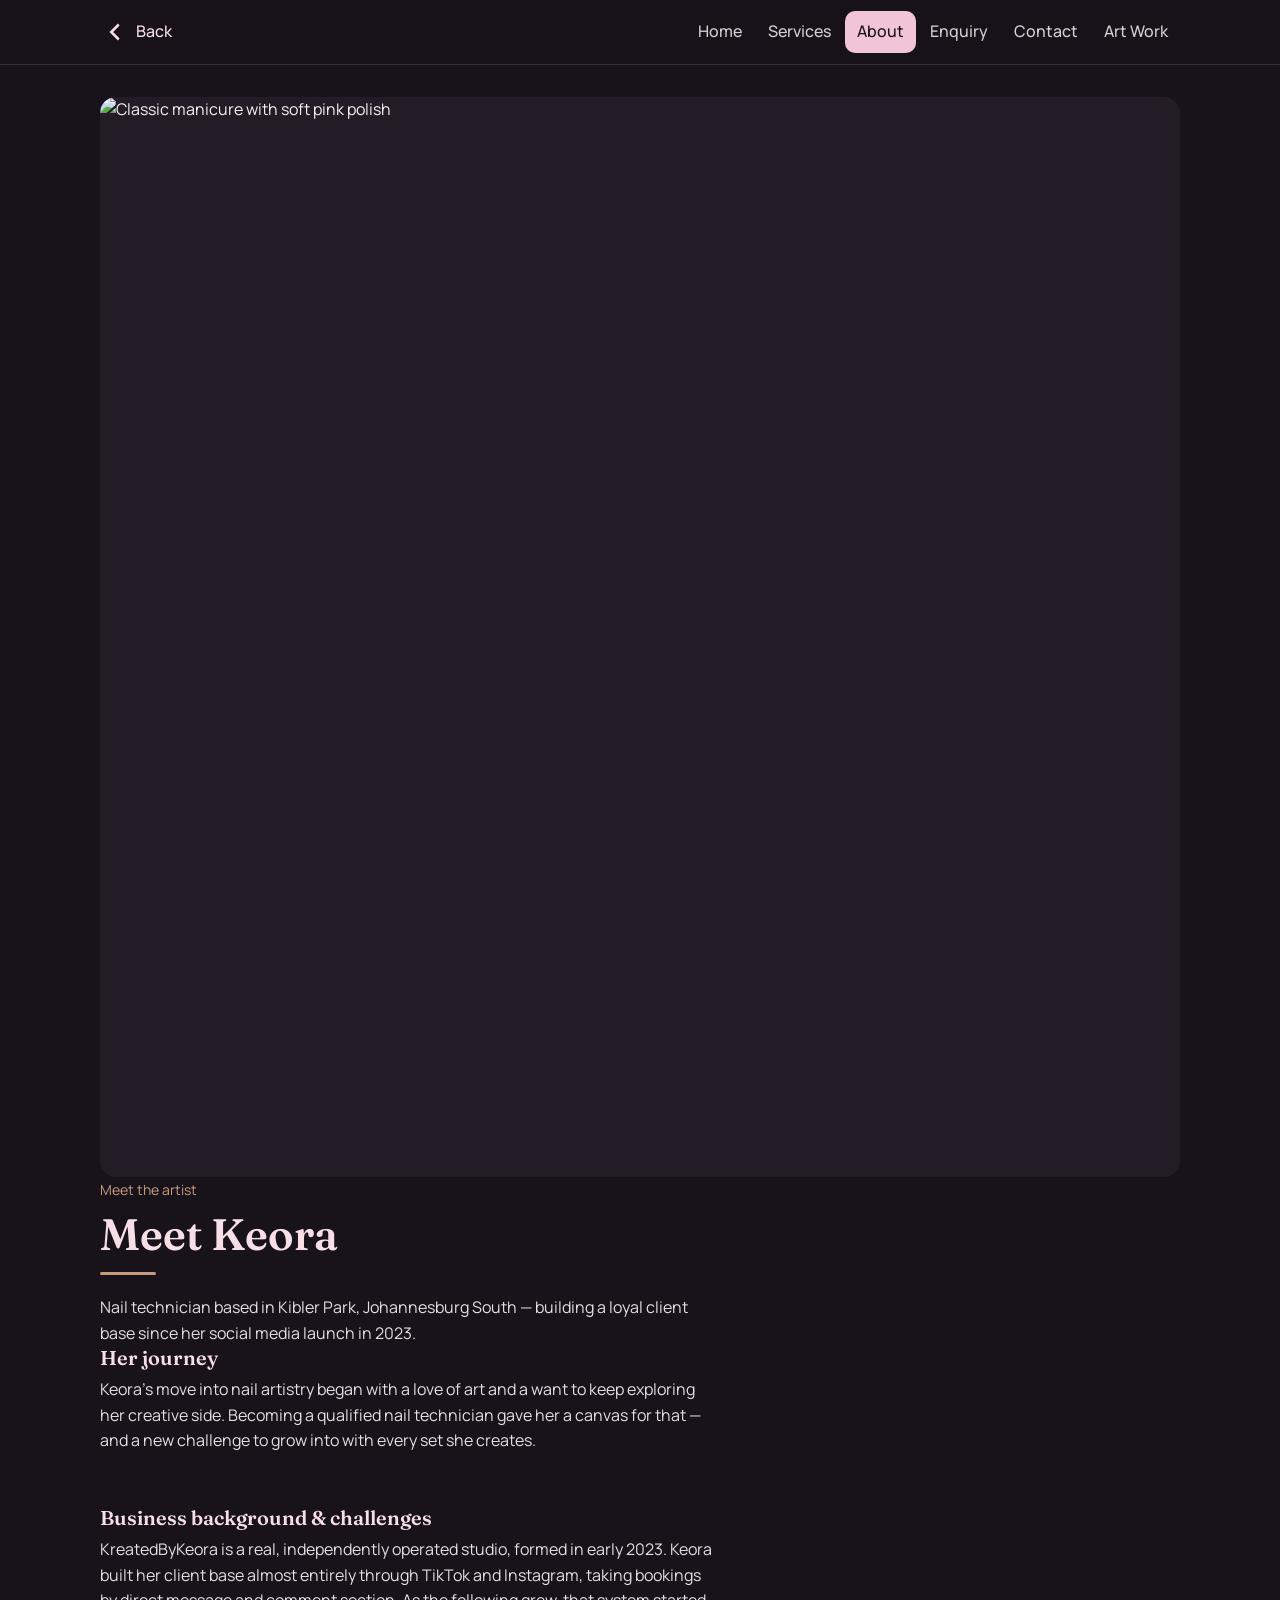
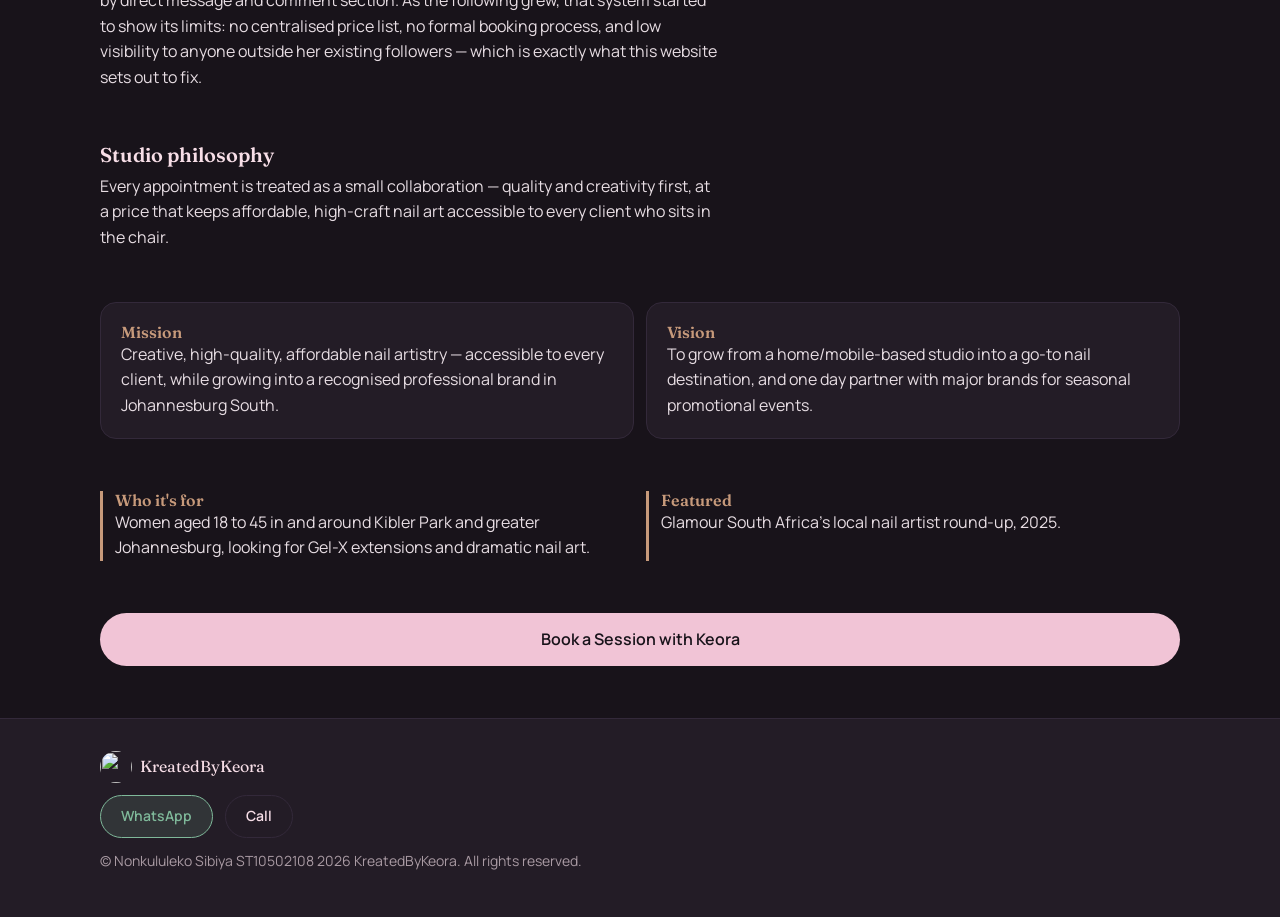
==== KBK/about.html @ b9bad558 "Adding CSS link to page" ====
<!DOCTYPE html>
<html lang="en">
<head>
<meta charset="UTF-8">
<meta name="viewport" content="width=device-width, initial-scale=1.0">
<title>About Keora — KreatedByKeora</title>
<meta name="description" content="Meet Keora — qualified nail technician and founder of KreatedByKeora, a nail artistry studio in Kibler Park, Johannesburg South.">

  <link rel="preconnect" href="https://fonts.googleapis.com">
<link rel="preconnect" href="https://fonts.gstatic.com" crossorigin>
<link href="https://fonts.googleapis.com/css2?family=Fraunces:opsz,wght@9..144,500;9..144,600;9..144,700&family=Manrope:wght@400;500;600;700&display=swap" rel="stylesheet">
<link rel="stylesheet" href="css/style.css">

  
</head>
<body>

<header class="site-header">
  <div class="wrap">
    <a href="index.html" class="back-link">
      <svg width="30px" height="30px" viewBox="0 0 24 24" fill="none" stroke="currentColor" stroke-width="2"><path d="M15 18l-6-6 6-6"/></svg>
      Back
    </a>

    <nav class="top-links" aria-label="Primary">
      <a href="index.html">Home</a>
      <a href="services.html">Services</a>
      <a href="about.html" class= "active">About</a>
      <a href="enquiry.html">Enquiry</a>
      <a href="contact.html">Contact</a>
      <a href="art_work.html"> Art Work</a>
    </nav>
    <button class="menu-toggle" aria-label="Open menu" aria-expanded="false" data-menu-open>
      <svg width="30px" height="30px" viewBox="0 0 24 24" fill="none" stroke="currentColor" stroke-width="2"><path d="M3 6h18M3 12h18M3 18h18"/></svg>
    </button>
  </div>
</header>

<div class="drawer" data-drawer>
  <div class="drawer-panel">
    <button class="drawer-close" aria-label="Close menu" data-menu-close>&times;</button>
    <nav aria-label="Mobile">
      <a href="index.html">Home</a>
      <a href="about.html">About Us</a>
      <a href="services.html">Services</a>
      <a href="enquiry.html">Book / Enquire</a>
      <a href="contact.html">Contact</a>
     <a href="art_work.html"> Art Work</a>

    </nav>
  </div>
</div>

<main>
  <div class="wrap">

              <div class="thumb"><img src="images/portfolio/pink-french-charms.jpeg" alt="Classic manicure with soft pink polish"></div>

      <span class="eyebrow">Meet the artist</span>
      <h1>Meet Keora</h1>
      <div class="swipe"></div>
      <p>Nail technician based in Kibler Park, Johannesburg South — building a loyal client base since her social media launch in 2023.</p>

    <section class="story-block">
      <h3>Her journey</h3>
      <p>Keora's move into nail artistry began with a love of art and a want to keep exploring her creative side. Becoming a qualified nail technician gave her a canvas for that — and a new challenge to grow into with every set she creates.</p>
    </section>

    <section class="story-block">
      <h3>Business background &amp; challenges</h3>
      <p>KreatedByKeora is a real, independently operated studio, formed in early 2023. Keora built her client base almost entirely through TikTok and Instagram, taking bookings by direct message and comment section. As the following grew, that system started to show its limits: no centralised price list, no formal booking process, and low visibility to anyone outside her existing followers — which is exactly what this website sets out to fix.</p>
    </section>

    <section class="story-block">
      <h3>Studio philosophy</h3>
      <p>Every appointment is treated as a small collaboration — quality and creativity first, at a price that keeps affordable, high-craft nail art accessible to every client who sits in the chair.</p>
    </section>

    <section>
      <div class="pillars">
        <div class="pillar">
          <h4>Mission</h4>
          <p>Creative, high-quality, affordable nail artistry — accessible to every client, while growing into a recognised professional brand in Johannesburg South.</p>
        </div>
        <div class="pillar">
          <h4>Vision</h4>
          <p>To grow from a home/mobile-based studio into a go-to nail destination, and one day partner with major brands for seasonal promotional events.</p>
        </div>
      </div>
    </section>

    <section>
      <div class="policy-list">
        <div class="policy-item">
          <h4>Who it's for</h4>
          <p>Women aged 18 to 45 in and around Kibler Park and greater Johannesburg, looking for Gel-X extensions and dramatic nail art.</p>
        </div>
        <div class="policy-item">
          <h4>Featured</h4>
          <p>Glamour South Africa's local nail artist round-up, 2025.</p>
        </div>
      </div>
    </section>

    <section>
      <a href="enquiry.html" class="btn btn-primary btn-block">Book a Session with Keora</a>
    </section>

  </div>
</main>

<footer class="site-footer">
  <div class="wrap">
    <div class="brand"><img src="images/hero/logo.jpeg" alt=""> KreatedByKeora</div>
    <div class="social-row">
      <a class="social-btn whatsapp" href="https://wa.me/0820951275" target="_blank" rel="noopener">WhatsApp</a>
      <a class="social-btn" href="tel:0820951275">Call</a>
    </div>
    <p>&copy; Nonkululeko Sibiya ST10502108 2026 KreatedByKeora. All rights reserved.</p>
  </div>
</footer>

<nav class="tab-bar" aria-label="Bottom">
  <a href="index.html">
    <svg width="30px" height="30px" viewBox="0 0 24 24" fill="none" stroke="currentColor" stroke-width="2"><path d="M3 10l9-7 9 7v10a1 1 0 0 1-1 1h-5v-6H9v6H4a1 1 0 0 1-1-1V10z"/></svg>
    Home
  </a>
  <a href="services.html">
    <svg width="30px" height="30px" viewBox="0 0 24 24" fill="none" stroke="currentColor" stroke-width="2"><circle cx="12" cy="12" r="9"/><path d="M12 7v5l3 3"/></svg>
    Services
  </a>
  <a href="enquiry.html" class="cta-tab"><span class="tab-pill">Enquiry</span></a>


  <a href="contact.html">
    <svg width="30px" height="30px" viewBox="0 0 24 24" fill="none" stroke="currentColor" stroke-width="2"><path d="M21 15a2 2 0 0 1-2 2H7l-4 4V5a2 2 0 0 1 2-2h14a2 2 0 0 1 2 2z"/></svg>
    Contact
  </a>
    
</nav>

</body>
</html>
---- KBK/css/style.css ----
/* ---------- 1. CSS RESET ---------- */
*, *::before, *::after { box-sizing: border-box; }
html, body, h1, h2, h3, h4, p, ul, ol, li, figure { margin: 0; padding: 0; }
ul, ol { list-style: none; }
img { max-width: 100%; display: block; }
a { text-decoration: none; color: inherit; }
button { font: inherit; background: none; border: none; cursor: pointer; color: inherit; }
input, textarea, select { font: inherit; color: inherit; }
html { -webkit-text-size-adjust: 100%; }

@media (prefers-reduced-motion: reduce) {
  *, *::before, *::after {
    animation-duration: 0.001ms !important;
    transition-duration: 0.001ms !important;
  }
}

/* ---------- 2. DESIGN TOKENS ---------- */
:root {
  /* Colour */
  --charcoal:      #18131a;
  --charcoal-raised:#231c26;
  --charcoal-line:  #33293a;
  --blush:          #f1c4d6;
  --blush-soft:     #f7dee7;
  --rose-gold:      #c79a7b;
  --rose-gold-dim:  #9c7c67;
  --cream:          #f7f1ee;
  --success:        #7fb99a;
  --error:          #e08a94;

  /* Type */
  --font-display: 'Fraunces', Georgia, serif;
  --font-body: 'Manrope', -apple-system, BlinkMacSystemFont, 'Segoe UI', sans-serif;

  /* Type scale (mobile) */
  --step--1: 0.875rem;
  --step-0:  1rem;
  --step-1:  1.25rem;
  --step-2:  1.6rem;
  --step-3:  2rem;
  --step-4:  2.6rem;

  /* Spacing */
  --space-1: 0.5rem;
  --space-2: 0.75rem;
  --space-3: 1.25rem;
  --space-4: 2rem;
  --space-5: 3.25rem;

  /* Layout */
  --wrap-max: 1120px;
  --radius-s: 10px;
  --radius-m: 16px;
  --radius-l: 24px;
  --header-h: 64px;
  --tabbar-h: 68px;

  --shadow-card: 0 12px 28px -12px rgba(0, 0, 0, 0.45);
}

/* ---------- 3. BASE ---------- */
body {
  background: var(--charcoal);
  color: var(--cream);
  font-family: var(--font-body);
  font-size: var(--step-0);
  line-height: 1.6;
  padding-bottom: calc(var(--tabbar-h) + var(--space-2));
}

h1, h2, h3, h4 {
  font-family: var(--font-display);
  color: var(--blush-soft);
  line-height: 1.15;
  font-weight: 600;
}

h1 { font-size: var(--step-3); margin-bottom: var(--space-2); }
h2 { font-size: var(--step-2); }
h3 { font-size: var(--step-1); margin-bottom: var(--space-1); }
h4 { font-size: var(--step-0); color: var(--rose-gold); }

p { max-width: 62ch; color: #e7dde3; }

.wrap {
  width: 100%;
  max-width: var(--wrap-max);
  margin-inline: auto;
  padding-inline: var(--space-3);
}

main {
  display: block;
  padding-top: var(--space-4);
}

main > .wrap > section,
main > .wrap > * + section {
  margin-bottom: var(--space-5);
}

.eyebrow {
  display: inline-block;
  font-family: var(--font-body);
  font-size: var(--step--1);
  color: var(--rose-gold);
  margin-bottom: var(--space-1);
}

.swipe {
  width: 56px;
  height: 3px;
  background: var(--rose-gold);
  border-radius: 999px;
  margin: var(--space-2) 0 var(--space-3);
}

/* ---------- 4. HEADER / NAV ---------- */
.site-header {
  position: sticky;
  top: 0;
  z-index: 40;
  background: rgba(24, 19, 26, 0.92);
  backdrop-filter: blur(8px);
  border-bottom: 1px solid var(--charcoal-line);
}

.site-header .wrap {
  height: var(--header-h);
  display: flex;
  align-items: center;
  justify-content: space-between;
  gap: var(--space-2);
}

.site-header .brand {
  display: flex;
  align-items: center;
  gap: var(--space-1);
  font-family: var(--font-display);
  font-weight: 600;
  color: var(--blush-soft);
  font-size: var(--step-0);
}

.site-header .brand img {
  width: 34px;
  height: 34px;
  border-radius: 50%;
  object-fit: cover;
}

.site-header .brand h1 { font-size: var(--step-0); margin: 0; }

.back-link {
  display: inline-flex;
  align-items: center;
  gap: 6px;
  color: var(--blush-soft);
  font-weight: 500;
  transition: color 0.15s ease;
}
.back-link:hover,
.back-link:focus-visible { color: var(--rose-gold); }

/* Top nav hidden on mobile, shown at desktop breakpoint */
.top-links {
  display: none;
}

.top-links a {
  padding: var(--space-1) var(--space-2);
  color: #d8cdd3;
  font-weight: 500;
  border-radius: var(--radius-s);
  transition: color 0.15s ease, background-color 0.15s ease;
}

.top-links a:hover,
.top-links a:focus-visible {
  color: var(--blush-soft);
  background: var(--charcoal-raised);
}

.top-links a.active {
  color: var(--charcoal);
  background: var(--blush);
}

.menu-toggle {
  display: inline-flex;
  padding: var(--space-1);
  border-radius: var(--radius-s);
  color: var(--blush-soft);
}
.menu-toggle:hover,
.menu-toggle:focus-visible { background: var(--charcoal-raised); }

/* ---------- 5. MOBILE DRAWER ---------- */
.drawer {
  position: fixed;
  inset: 0;
  z-index: 50;
  background: rgba(0, 0, 0, 0.55);
  opacity: 0;
  pointer-events: none;
  transition: opacity 0.2s ease;
}

.drawer.is-open {
  opacity: 1;
  pointer-events: auto;
}

.drawer-panel {
  position: absolute;
  top: 0;
  right: 0;
  height: 100%;
  width: min(78vw, 320px);
  background: var(--charcoal-raised);
  border-left: 1px solid var(--charcoal-line);
  padding: var(--space-4) var(--space-3);
  transform: translateX(100%);
  transition: transform 0.25s ease;
}

.drawer.is-open .drawer-panel { transform: translateX(0); }

.drawer-close {
  font-size: 1.75rem;
  line-height: 1;
  color: var(--blush-soft);
  margin-bottom: var(--space-3);
}

.drawer nav {
  display: flex;
  flex-direction: column;
  gap: var(--space-1);
}

.drawer nav a {
  padding: var(--space-2);
  border-radius: var(--radius-s);
  color: var(--cream);
  font-weight: 500;
}
.drawer nav a:hover,
.drawer nav a:focus-visible { background: var(--charcoal-line); color: var(--blush-soft); }

/* ---------- 6. BUTTONS ---------- */
.btn {
  display: inline-flex;
  align-items: center;
  justify-content: center;
  padding: 0.85rem 1.5rem;
  border-radius: 999px;
  font-weight: 600;
  font-size: var(--step-0);
  transition: transform 0.15s ease, background-color 0.15s ease, color 0.15s ease, box-shadow 0.15s ease;
}

.btn-primary {
  background: var(--blush);
  color: var(--charcoal);
}
.btn-primary:hover,
.btn-primary:focus-visible {
  background: var(--rose-gold);
  color: var(--charcoal);
}
.btn-primary:active { transform: scale(0.98); }

.btn-outline {
  border: 1.5px solid var(--rose-gold);
  color: var(--blush-soft);
}
.btn-outline:hover,
.btn-outline:focus-visible {
  background: var(--rose-gold);
  color: var(--charcoal);
}

.btn-block { display: flex; width: 100%; }

/* ---------- 7. HERO ---------- */
.hero {
  display: flex;
  flex-direction: column;
  gap: var(--space-3);
}

.hero-media { position: relative; border-radius: var(--radius-l); overflow: hidden; }
.hero-media img { width: 100%; height: 62vw; max-height: 420px; object-fit: cover; }

.hero-caption {
  position: absolute;
  left: var(--space-2);
  bottom: var(--space-2);
  background: rgba(24, 19, 26, 0.75);
  color: var(--blush-soft);
  padding: 6px 12px;
  border-radius: var(--radius-s);
  font-size: var(--step--1);
}


.hero-copy h1 span { color: var(--rose-gold); font-style: italic; }

.hero-actions {
  display: flex;
  flex-wrap: wrap;
  gap: var(--space-2);
  margin-top: var(--space-3);
}

/* ---------- 8. CHIPS / FILTERS ---------- */
.chip-row {
  display: flex;
  gap: var(--space-1);
  overflow-x: auto;
  padding-bottom: 4px;
  scrollbar-width: none;
}
.chip-row::-webkit-scrollbar { display: none; }

.chip {
  flex: 0 0 auto;
  padding: 0.5rem 1rem;
  border-radius: 999px;
  border: 1px solid var(--charcoal-line);
  color: #d8cdd3;
  font-size: var(--step--1);
  font-weight: 500;
  white-space: nowrap;
  transition: background-color 0.15s ease, color 0.15s ease, border-color 0.15s ease;
}
.chip:hover,
.chip:focus-visible { border-color: var(--rose-gold); color: var(--blush-soft); }
.chip.active { background: var(--blush); color: var(--charcoal); border-color: var(--blush); }

/* ---------- 9. GRIDS / CARDS ---------- */
.section-head {
  display: flex;
  align-items: baseline;
  justify-content: space-between;
  margin-bottom: var(--space-2);
}
.see-all { color: var(--rose-gold); font-weight: 600; font-size: var(--step--1); }
.see-all:hover, .see-all:focus-visible { color: var(--blush); }

.grid-3, .grid-2, .gallery-grid {
  display: grid;
  gap: var(--space-2);
}
.grid-3 { grid-template-columns: repeat(2, 1fr); }
.grid-2 { grid-template-columns: 1fr; }
.gallery-grid { grid-template-columns: repeat(2, 1fr); }

.thumb {
  position: relative;
  border-radius: var(--radius-m);
  overflow: hidden;
  background: var(--charcoal-raised);
  aspect-ratio: 1 / 1;
}
.thumb img { width: 100%; height: 100%; object-fit: cover; transition: transform 0.3s ease; }
.thumb:hover img { transform: scale(1.05); }

.thumb-label {
  position: absolute;
  left: var(--space-1);
  bottom: var(--space-1);
  background: rgba(24, 19, 26, 0.75);
  color: var(--blush-soft);
  font-size: var(--step--1);
  padding: 4px 10px;
  border-radius: 999px;
}

.service-card {
  background: var(--charcoal-raised);
  border: 1px solid var(--charcoal-line);
  border-radius: var(--radius-m);
  overflow: hidden;
  box-shadow: var(--shadow-card);
  transition: border-color 0.15s ease;
}
.service-card:hover { border-color: var(--rose-gold); }
.service-card .thumb { border-radius: 0; aspect-ratio: 4 / 3; }

.service-body { padding: var(--space-2) var(--space-3) var(--space-3); }
.service-body h3 { margin-bottom: 4px; }
.price {
  display: inline-block;
  color: var(--rose-gold);
  font-weight: 700;
  margin-bottom: var(--space-1);
}

#empty-state {
  display: none;
  text-align: center;
  color: #a99aa3;
  padding: var(--space-4) 0;
}
#empty-state.is-visible { display: block; }

.pillars {
  display: grid;
  gap: var(--space-2);
  grid-template-columns: 1fr;
}
.pillar {
  background: var(--charcoal-raised);
  border: 1px solid var(--charcoal-line);
  border-radius: var(--radius-m);
  padding: var(--space-3);
}

.policy-list {
  display: grid;
  gap: var(--space-2);
  grid-template-columns: 1fr;
}
.policy-item {
  border-left: 3px solid var(--rose-gold);
  padding-left: var(--space-2);
}

.story-block { margin-bottom: var(--space-4); }

.gallery-note {
  color: #a99aa3;
  margin-bottom: var(--space-3);
  font-size: var(--step--1);
}
/* ---------- 10. FORMS ---------- */
form { display: flex; flex-direction: column; gap: var(--space-3); }

.field { display: flex; flex-direction: column; gap: 6px; }
.field label { font-weight: 600; font-size: var(--step--1); color: var(--blush-soft); }

.field input,
.field select,
.field textarea {
  background: var(--charcoal-raised);
  border: 1px solid var(--charcoal-line);
  border-radius: var(--radius-s);
  padding: 0.75rem 1rem;
  color: var(--cream);
  transition: border-color 0.15s ease, box-shadow 0.15s ease;
}

.field textarea { min-height: 120px; resize: vertical; }

.field input:hover,
.field select:hover,
.field textarea:hover { border-color: var(--rose-gold-dim); }

.field input:focus,
.field select:focus,
.field textarea:focus {
  outline: none;
  border-color: var(--rose-gold);
  box-shadow: 0 0 0 3px rgba(199, 154, 123, 0.25);
}

.field input::placeholder,
.field textarea::placeholder { color: #8a7d84; }

.file-input { padding: 0.6rem 1rem; }

.error-msg {
  display: none;
  color: var(--error);
  font-size: var(--step--1);
}
.field.is-invalid .error-msg { display: block; }
.field.is-invalid input,
.field.is-invalid select,
.field.is-invalid textarea { border-color: var(--error); }

.form-success {
  display: none;
  background: rgba(127, 185, 154, 0.15);
  border: 1px solid var(--success);
  color: var(--success);
  padding: var(--space-2) var(--space-3);
  border-radius: var(--radius-s);
}
.form-success.is-visible { display: block; }

.privacy-note {
  font-size: var(--step--1);
  color: #a99aa3;
  border: 1px dashed var(--charcoal-line);
  border-radius: var(--radius-s);
  padding: var(--space-2);
}
.privacy-note strong { color: var(--blush-soft); }

/* ---------- 11. CONTACT PAGE ---------- */
.map-frame {
  border-radius: var(--radius-m);
  overflow: hidden;
  border: 1px solid var(--charcoal-line);
  aspect-ratio: 16 / 10;
}
.map-frame iframe { width: 100%; height: 100%; border: 0; }

.contact-list { display: flex; flex-direction: column; gap: var(--space-2); margin-bottom: var(--space-3); }
.contact-list li {
  display: flex;
  align-items: center;
  gap: var(--space-2);
  color: #e7dde3;
}
.contact-list svg { flex: 0 0 auto; color: var(--rose-gold); }

.social-row { display: flex; flex-wrap: wrap; gap: var(--space-2); margin-bottom: var(--space-2); }

.social-btn {
  display: inline-flex;
  align-items: center;
  padding: 0.6rem 1.25rem;
  border-radius: 999px;
  border: 1px solid var(--charcoal-line);
  color: var(--blush-soft);
  font-weight: 600;
  font-size: var(--step--1);
  transition: background-color 0.15s ease, border-color 0.15s ease;
}
.social-btn:hover,
.social-btn:focus-visible { border-color: var(--rose-gold); }
.social-btn.whatsapp { background: rgba(127, 185, 154, 0.15); border-color: var(--success); color: var(--success); }

/* ---------- 12. FOOTER ---------- */
.site-footer {
  background: var(--charcoal-raised);
  border-top: 1px solid var(--charcoal-line);
  padding-block: var(--space-4);
  margin-top: var(--space-5);
}
.site-footer .brand {
  display: flex;
  align-items: center;
  gap: var(--space-1);
  font-family: var(--font-display);
  color: var(--blush-soft);
  margin-bottom: var(--space-2);
}
.site-footer .brand img { width: 32px; height: 32px; border-radius: 50%; object-fit: cover; }
.site-footer p { color: #a99aa3; font-size: var(--step--1); margin-bottom: var(--space-2); }
.footer-links { display: flex; flex-wrap: wrap; gap: var(--space-3); font-size: var(--step--1); }
.footer-links a:hover, .footer-links a:focus-visible { color: var(--blush-soft); }

/* ---------- 13. STICKY BOTTOM TAB BAR (mobile) ---------- */
.tab-bar {
  position: fixed;
  bottom: 0;
  left: 0;
  right: 0;
  z-index: 40;
  display: flex;
  align-items: center;
  justify-content: space-around;
  height: var(--tabbar-h);
  background: rgba(24, 19, 26, 0.95);
  backdrop-filter: blur(8px);
  border-top: 1px solid var (--charcoal-line);
}

.tab-bar a {
  display: flex;
  flex-direction: column;
  align-items: center;
  gap: 2px;
  font-size: 0.7rem;
  color: #a99aa3;
  padding: 4px 8px;
  border-radius: var(--radius-s);
}
.tab-bar a:hover,
.tab-bar a:focus-visible,
.tab-bar a.active { color: var(--blush-soft); }

.tab-bar .cta-tab { padding: 0; }
.tab-pill {
  background: var(--blush);
  color: var(--charcoal);
  font-weight: 700;
  font-size: 0.8rem;
  padding: 10px 18px;
  border-radius: 999px;
  transform: translateY(-10px);
  box-shadow: var(--shadow-card);
}
.tab-bar .cta-tab:hover .tab-pill,
.tab-bar .cta-tab:focus-visible .tab-pill { background: var(--rose-gold); }

/* ---------- 14. RESPONSIVE: TABLET (≥600px) ---------- */
@media (min-width: 600px) {
  :root {
    --step-3: 2.4rem;
    --step-4: 3rem;
  }
  .grid-3 { grid-template-columns: repeat(3, 1fr); }
  .grid-2 { grid-template-columns: repeat(2, 1fr); }
  .gallery-grid { grid-template-columns: repeat(3, 1fr); }
  .pillars, .policy-list { grid-template-columns: repeat(2, 1fr); }
  .hero-media img { height: 46vw; }
}
/* ---------- 15. RESPONSIVE: DESKTOP (≥860px) ---------- */
@media (min-width: 860px) {
  :root {
    --step-3: 2.75rem;
    --step-4: 3.4rem;
  }

  body { padding-bottom: 0; }

  .top-links { display: flex; align-items: center; gap: 2px; }
  .menu-toggle, .tab-bar { display: none; }

  .hero {
    flex-direction: row-reverse;
    align-items: center;
    gap: var(--space-5);
  }
  .hero-media, .hero-copy { flex: 1; }
  .hero-media img { height: 480px; }

  .grid-3 { grid-template-columns: repeat(3, 1fr); }
  .grid-2 { grid-template-columns: repeat(3, 1fr); }
  .gallery-grid { grid-template-columns: repeat(4, 1fr); }

  form { max-width: 640px; }

  .contact-list li { font-size: var(--step-0); }
}
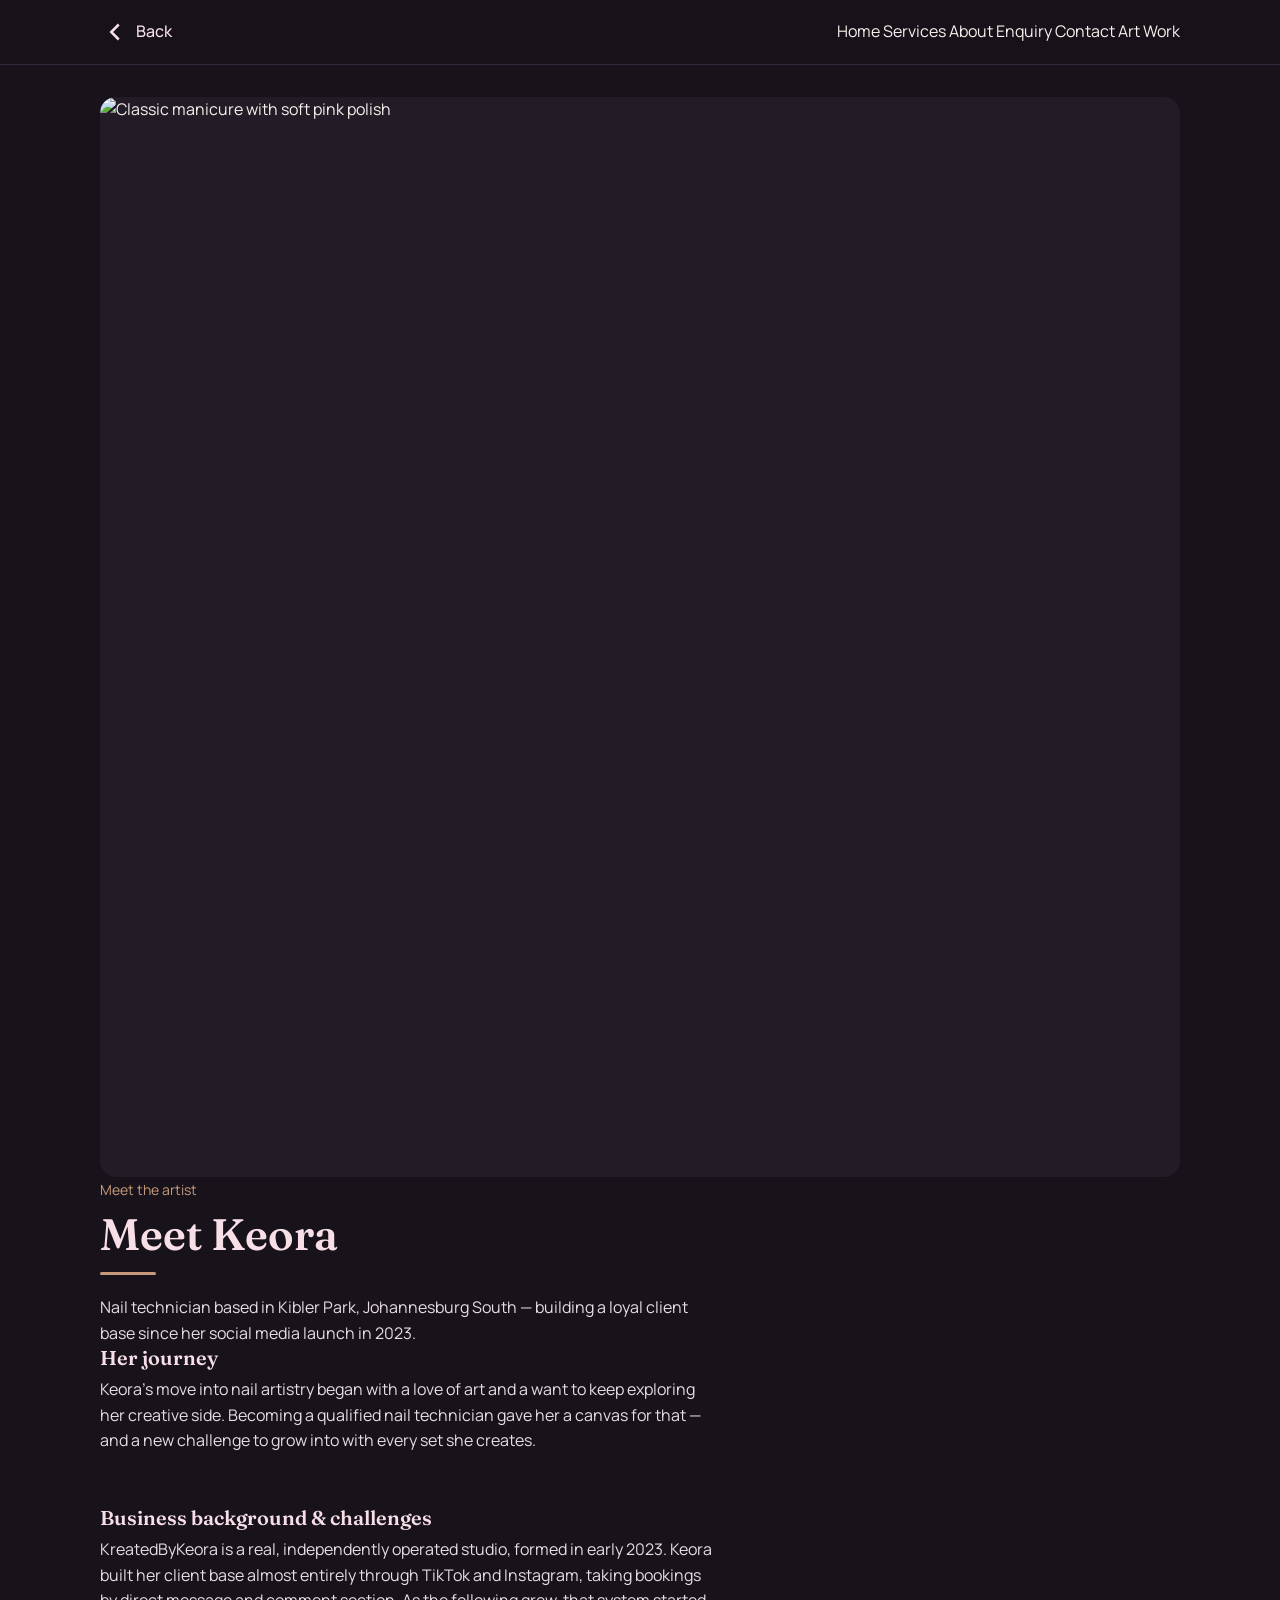
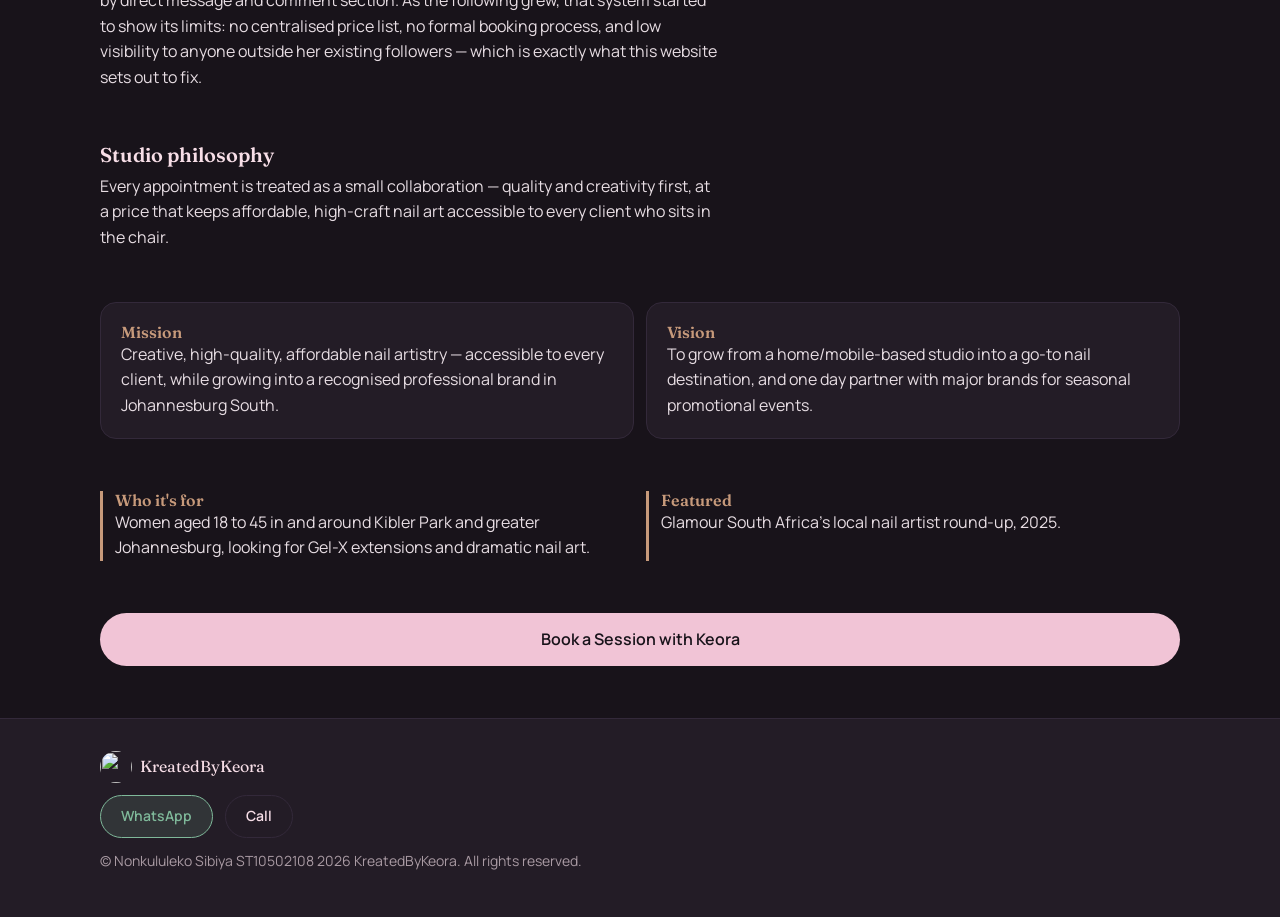
==== commit 8a90fc7e: "Refactor navigation structure in about.html Error in Nav" ====
--- a/KBK/about.html
+++ b/KBK/about.html
@@ -22,7 +22,7 @@
       Back
     </a>
 
-    <nav class="top-links" aria-label="Primary">
+    <nav>
       <a href="index.html">Home</a>
       <a href="services.html">Services</a>
       <a href="about.html" class= "active">About</a>
@@ -30,6 +30,7 @@
       <a href="contact.html">Contact</a>
       <a href="art_work.html"> Art Work</a>
     </nav>
+    
     <button class="menu-toggle" aria-label="Open menu" aria-expanded="false" data-menu-open>
       <svg width="30px" height="30px" viewBox="0 0 24 24" fill="none" stroke="currentColor" stroke-width="2"><path d="M3 6h18M3 12h18M3 18h18"/></svg>
     </button>
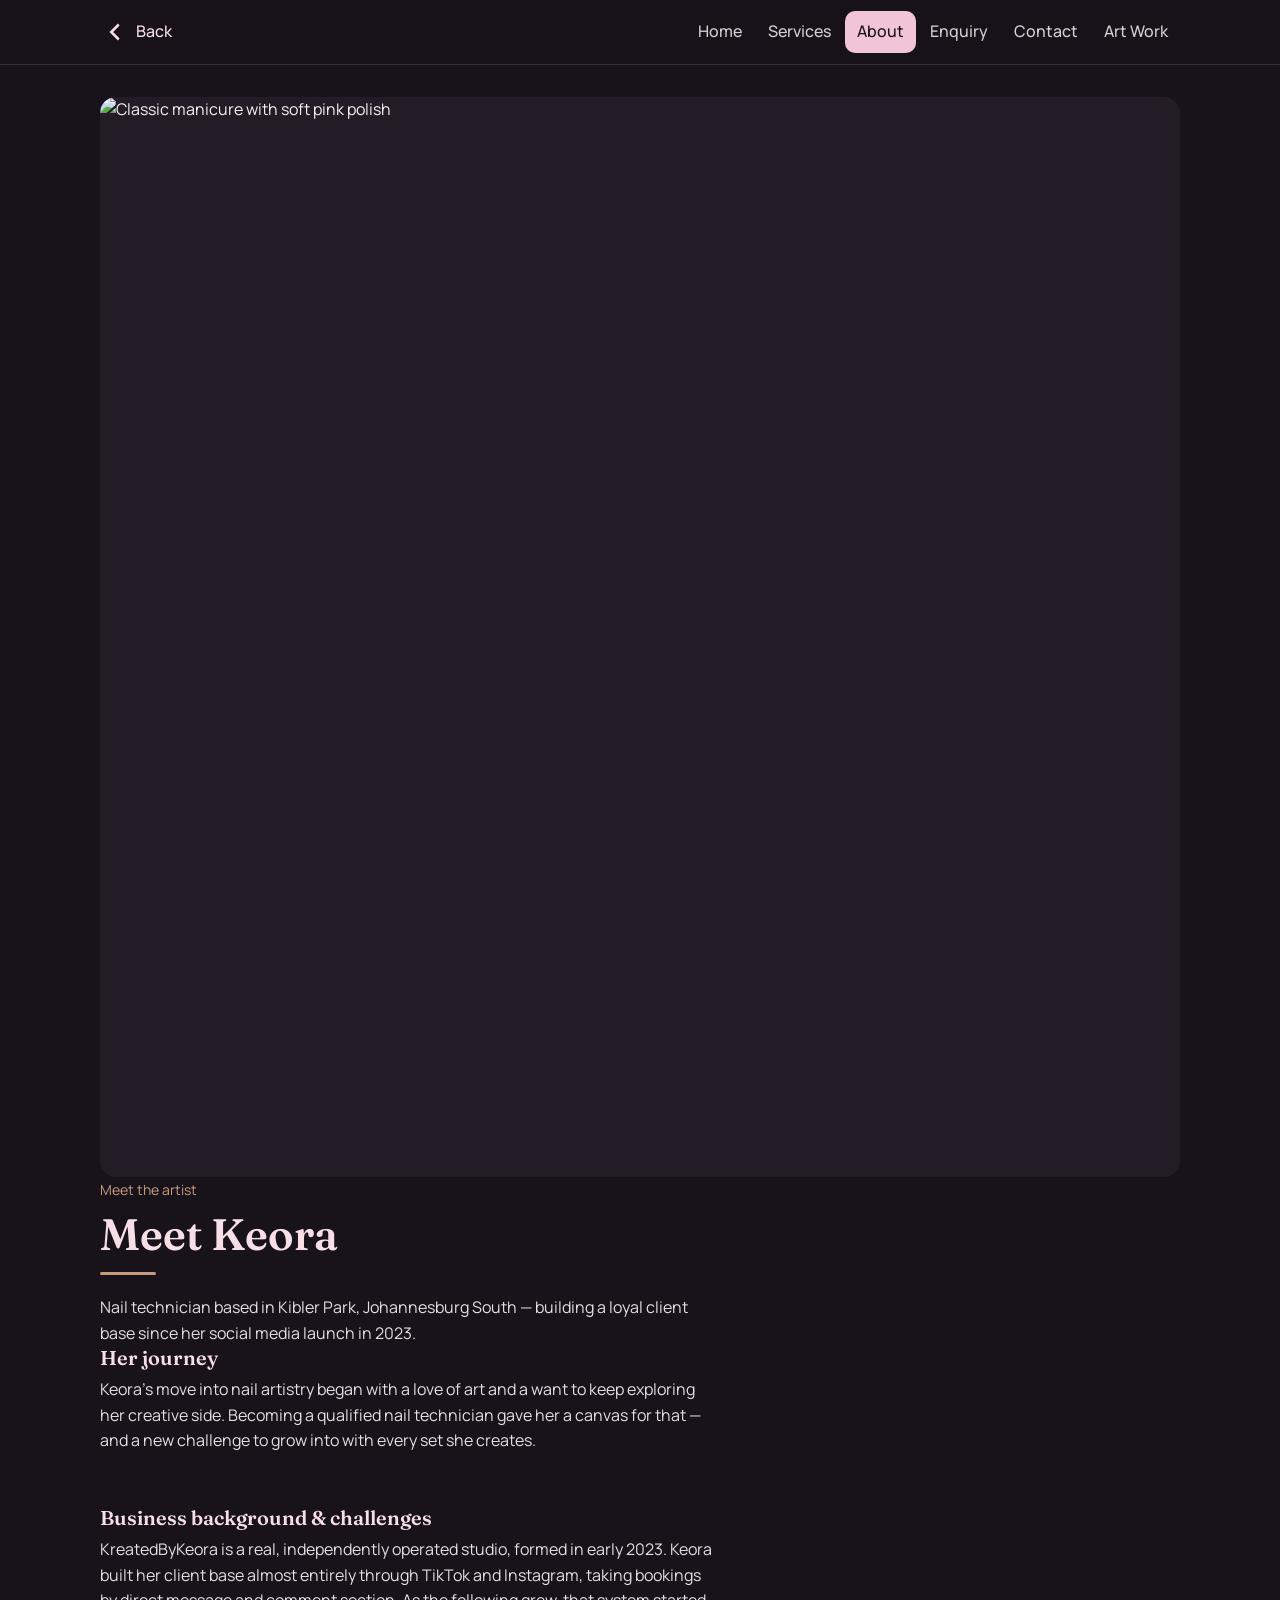
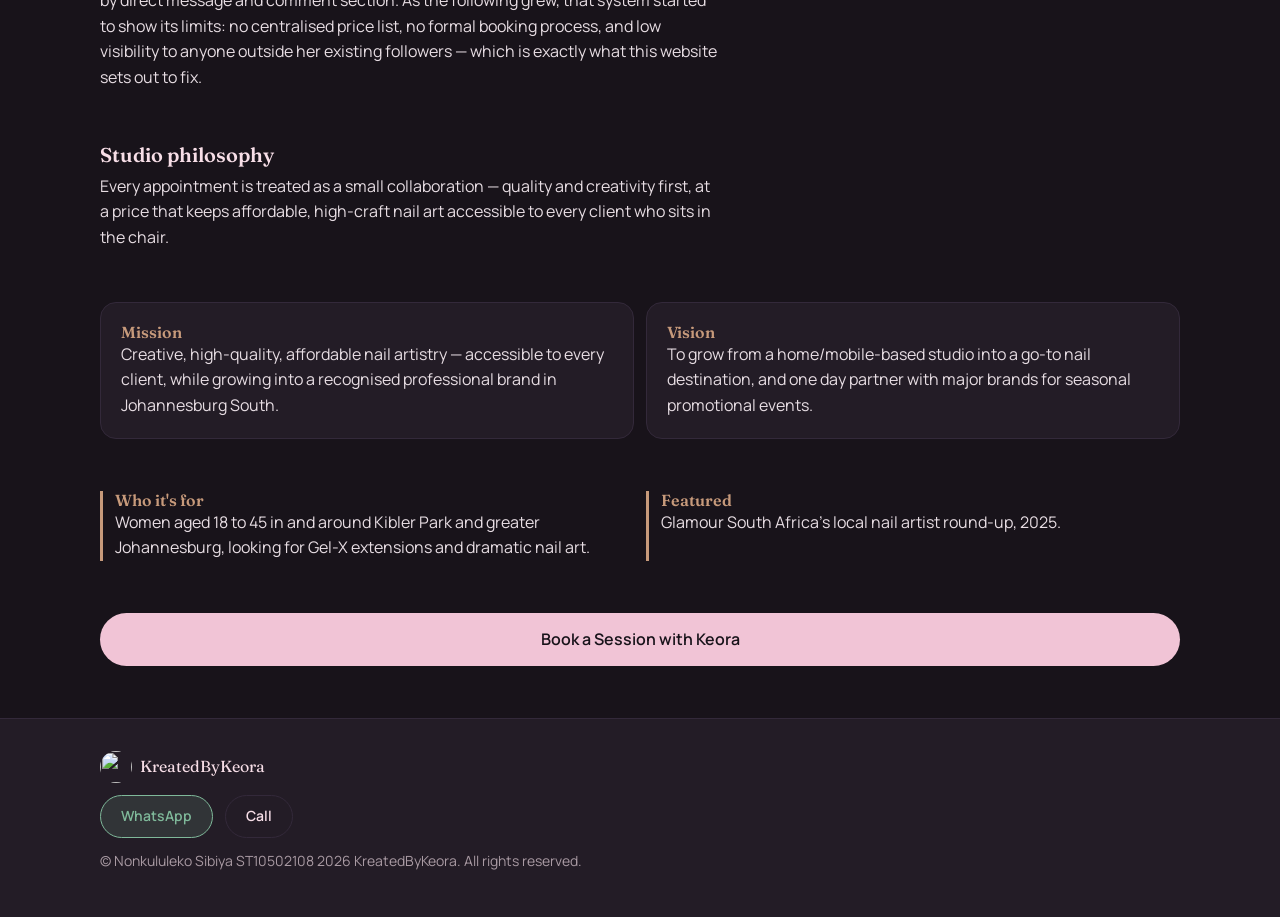
==== commit 4749ee8f: "Refactor navigation and add classes for accessibility" ====
--- a/KBK/about.html
+++ b/KBK/about.html
@@ -6,12 +6,10 @@
 <title>About Keora — KreatedByKeora</title>
 <meta name="description" content="Meet Keora — qualified nail technician and founder of KreatedByKeora, a nail artistry studio in Kibler Park, Johannesburg South.">
 
-  <link rel="preconnect" href="https://fonts.googleapis.com">
+<link rel="preconnect" href="https://fonts.googleapis.com">
 <link rel="preconnect" href="https://fonts.gstatic.com" crossorigin>
 <link href="https://fonts.googleapis.com/css2?family=Fraunces:opsz,wght@9..144,500;9..144,600;9..144,700&family=Manrope:wght@400;500;600;700&display=swap" rel="stylesheet">
 <link rel="stylesheet" href="css/style.css">
-
-  
 </head>
 <body>
 
@@ -22,7 +20,7 @@
       Back
     </a>
 
-    <nav>
+    <nav class="top-links" aria-label="Primary">
       <a href="index.html">Home</a>
       <a href="services.html">Services</a>
       <a href="about.html" class= "active">About</a>
@@ -30,12 +28,14 @@
       <a href="contact.html">Contact</a>
       <a href="art_work.html"> Art Work</a>
     </nav>
-    
+
     <button class="menu-toggle" aria-label="Open menu" aria-expanded="false" data-menu-open>
       <svg width="30px" height="30px" viewBox="0 0 24 24" fill="none" stroke="currentColor" stroke-width="2"><path d="M3 6h18M3 12h18M3 18h18"/></svg>
     </button>
   </div>
 </header>
+
+
 
 <div class="drawer" data-drawer>
   <div class="drawer-panel">
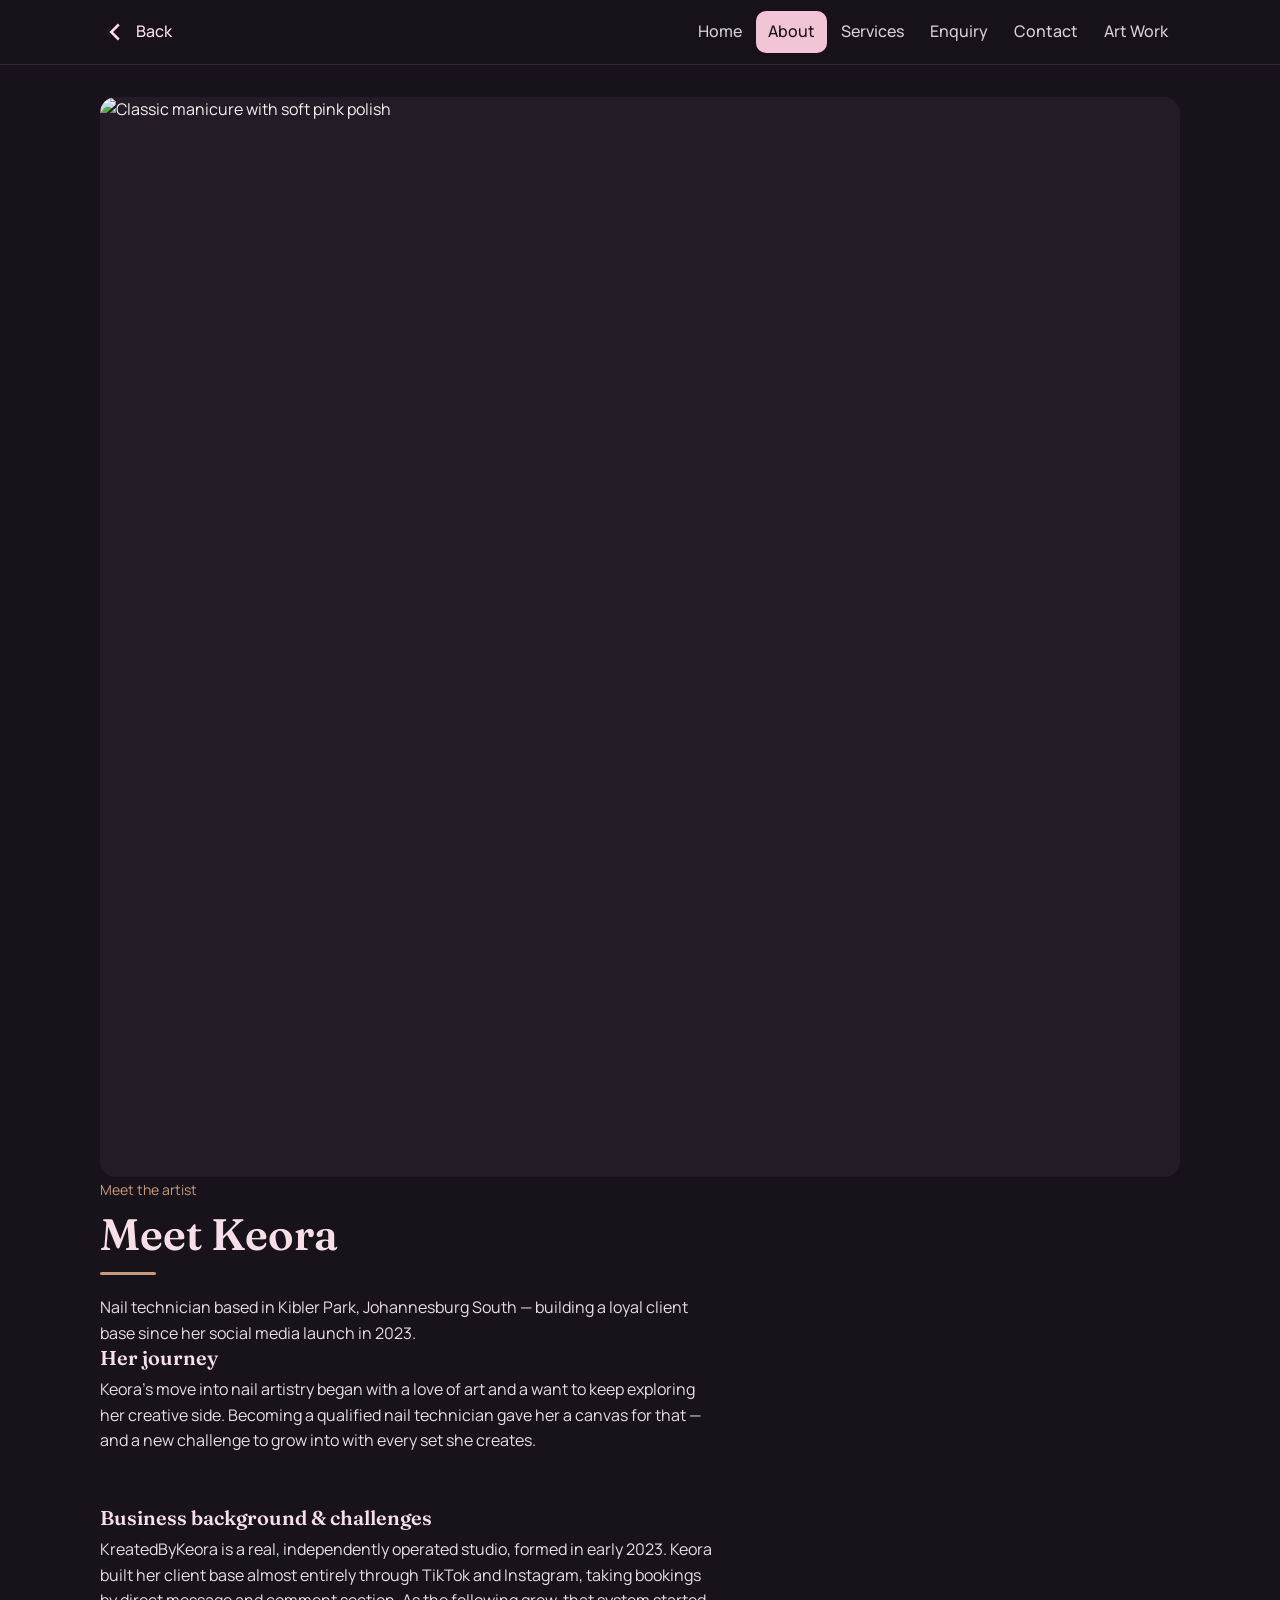
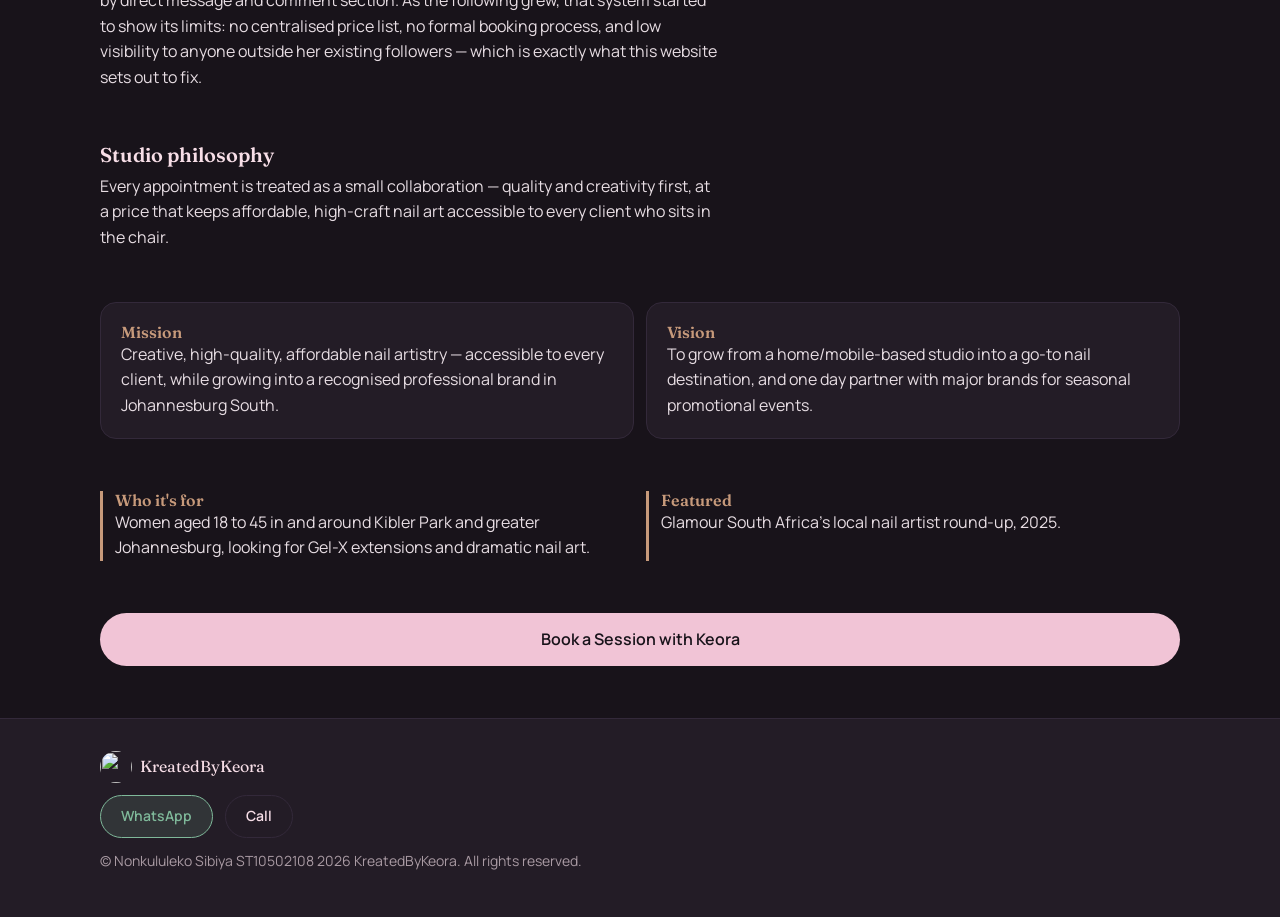
==== commit 0befe23c: "Reorder navigation links in about.html" ====
--- a/KBK/about.html
+++ b/KBK/about.html
@@ -22,8 +22,8 @@
 
     <nav class="top-links" aria-label="Primary">
       <a href="index.html">Home</a>
+      <a href="about.html" class= "active">About</a>
       <a href="services.html">Services</a>
-      <a href="about.html" class= "active">About</a>
       <a href="enquiry.html">Enquiry</a>
       <a href="contact.html">Contact</a>
       <a href="art_work.html"> Art Work</a>
@@ -35,8 +35,7 @@
   </div>
 </header>
 
-
-
+<!-- ============ MOBILE DRAWER ============ -->
 <div class="drawer" data-drawer>
   <div class="drawer-panel">
     <button class="drawer-close" aria-label="Close menu" data-menu-close>&times;</button>
@@ -55,7 +54,8 @@
 <main>
   <div class="wrap">
 
-              <div class="thumb"><img src="images/portfolio/pink-french-charms.jpeg" alt="Classic manicure with soft pink polish"></div>
+       <div class="thumb">
+        <img src="images/portfolio/pink-french-charms.jpeg" alt="Classic manicure with soft pink polish"></div>
 
       <span class="eyebrow">Meet the artist</span>
       <h1>Meet Keora</h1>
@@ -140,5 +140,6 @@
     
 </nav>
 
+<script src="js/main.js" defer></script>
 </body>
 </html>
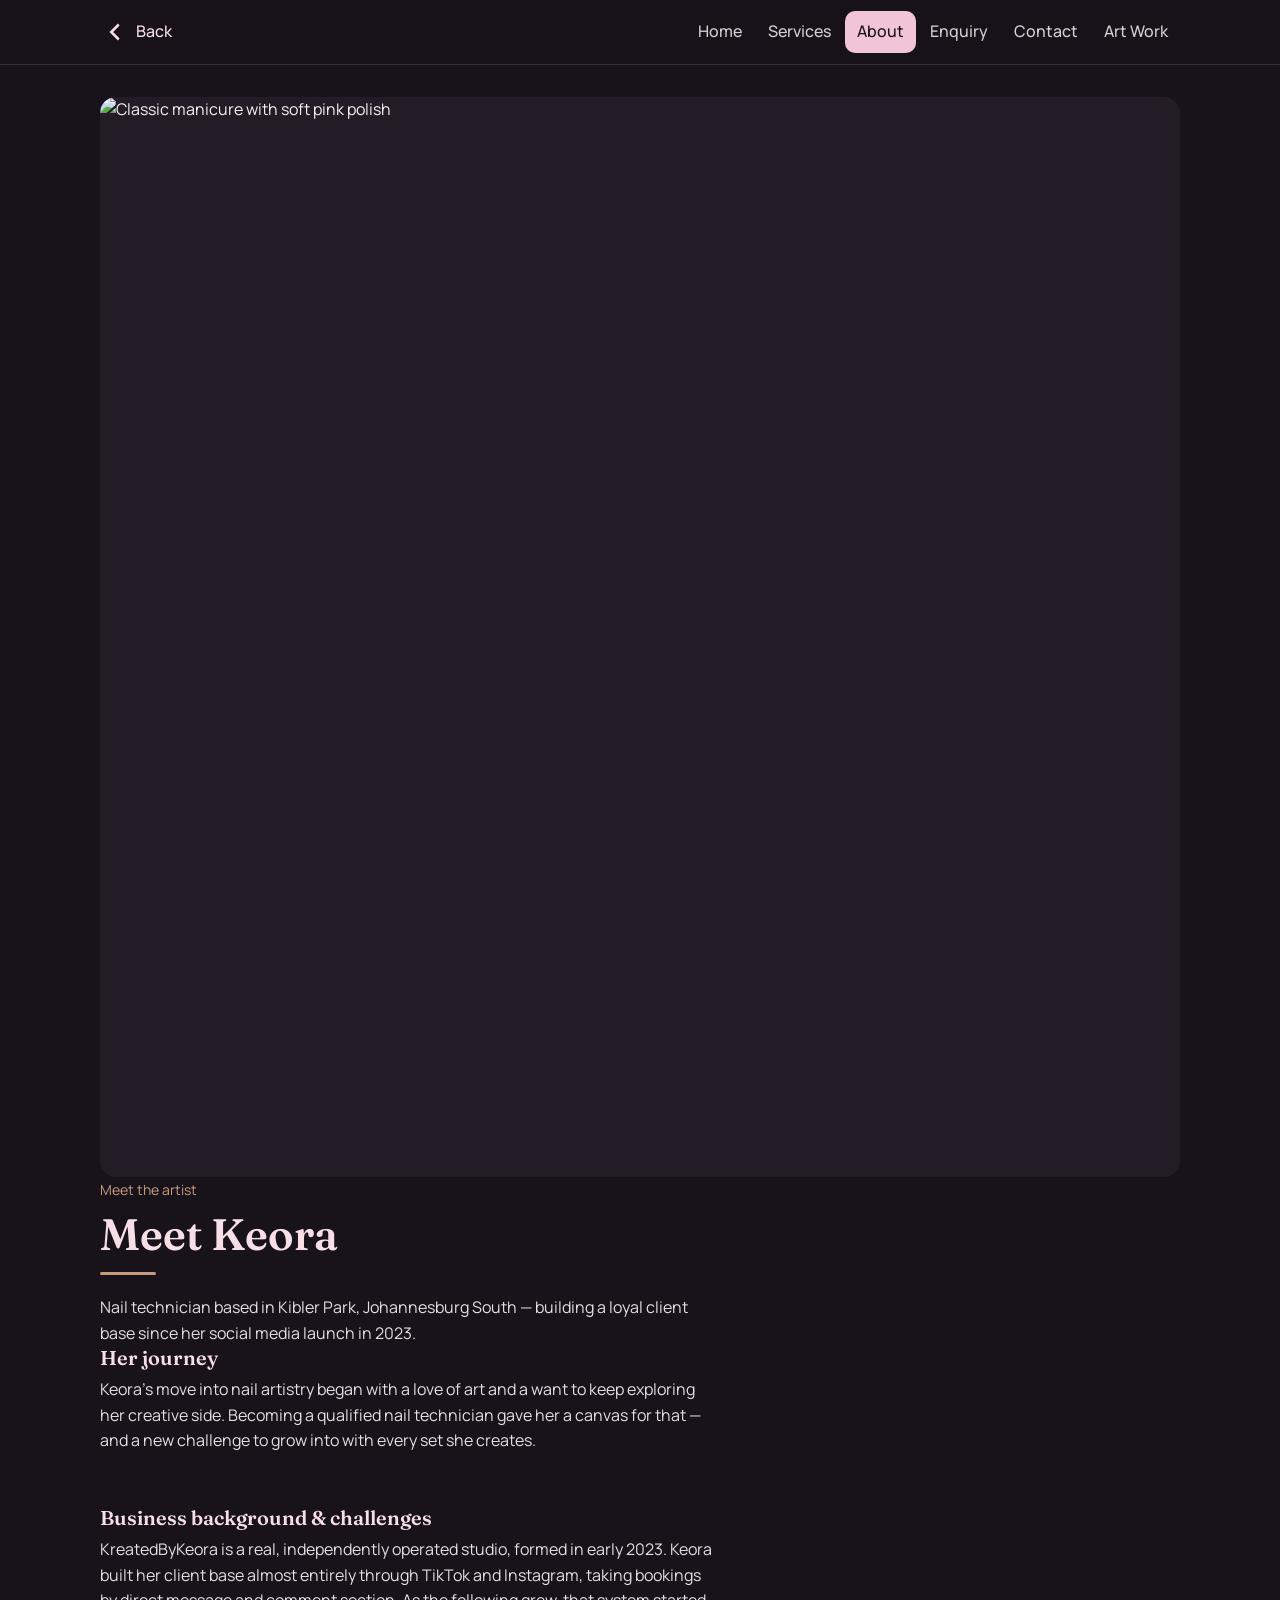
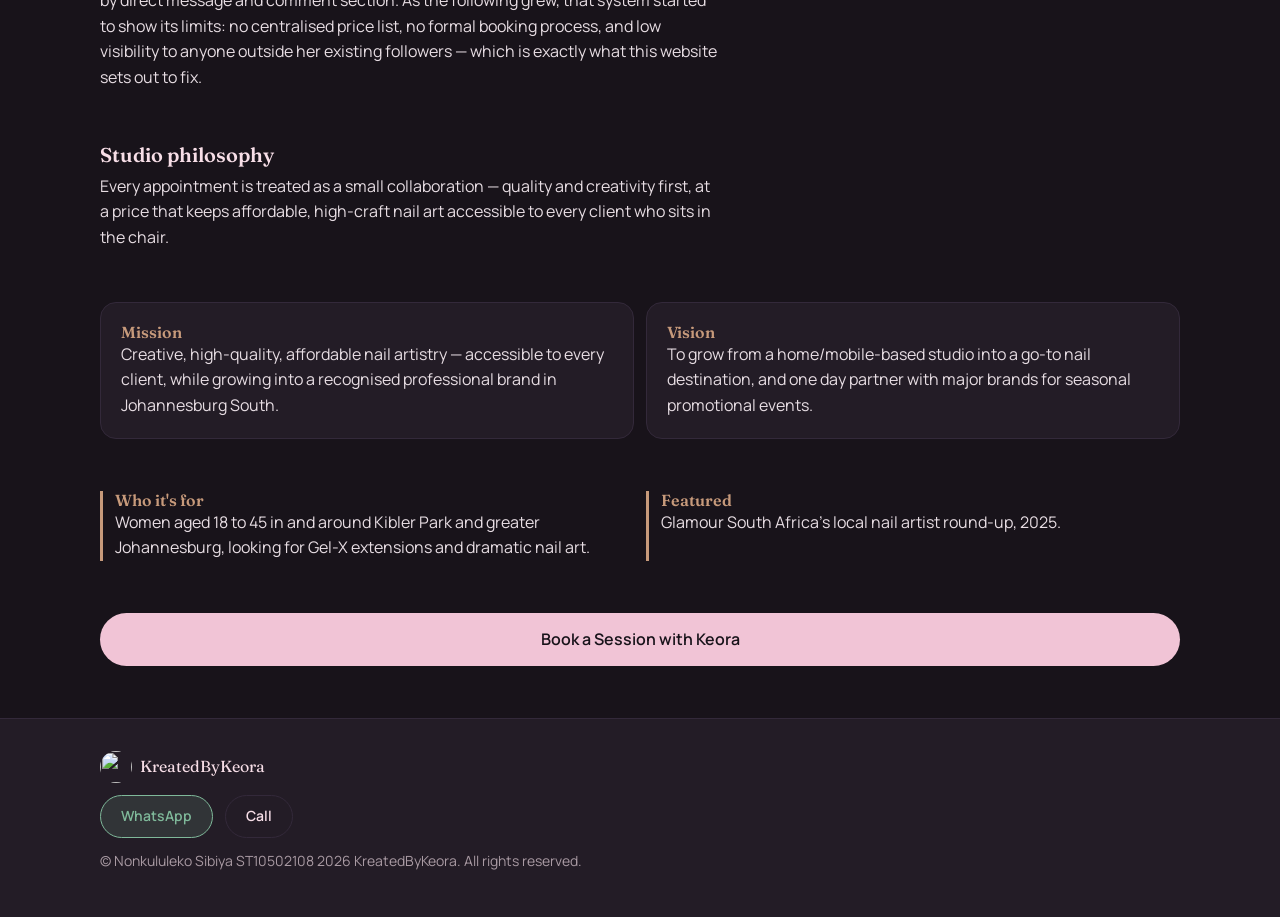
==== commit d75a65a6: "Fix active class for About link in navigation" ====
--- a/KBK/about.html
+++ b/KBK/about.html
@@ -22,8 +22,8 @@
 
     <nav class="top-links" aria-label="Primary">
       <a href="index.html">Home</a>
+      <a href="services.html">Services</a>
       <a href="about.html" class= "active">About</a>
-      <a href="services.html">Services</a>
       <a href="enquiry.html">Enquiry</a>
       <a href="contact.html">Contact</a>
       <a href="art_work.html"> Art Work</a>
@@ -41,8 +41,8 @@
     <button class="drawer-close" aria-label="Close menu" data-menu-close>&times;</button>
     <nav aria-label="Mobile">
       <a href="index.html">Home</a>
-      <a href="about.html">About Us</a>
       <a href="services.html">Services</a>
+       <a href="about.html">About Us</a>
       <a href="enquiry.html">Book / Enquire</a>
       <a href="contact.html">Contact</a>
      <a href="art_work.html"> Art Work</a>
@@ -121,24 +121,6 @@
   </div>
 </footer>
 
-<nav class="tab-bar" aria-label="Bottom">
-  <a href="index.html">
-    <svg width="30px" height="30px" viewBox="0 0 24 24" fill="none" stroke="currentColor" stroke-width="2"><path d="M3 10l9-7 9 7v10a1 1 0 0 1-1 1h-5v-6H9v6H4a1 1 0 0 1-1-1V10z"/></svg>
-    Home
-  </a>
-  <a href="services.html">
-    <svg width="30px" height="30px" viewBox="0 0 24 24" fill="none" stroke="currentColor" stroke-width="2"><circle cx="12" cy="12" r="9"/><path d="M12 7v5l3 3"/></svg>
-    Services
-  </a>
-  <a href="enquiry.html" class="cta-tab"><span class="tab-pill">Enquiry</span></a>
-
-
-  <a href="contact.html">
-    <svg width="30px" height="30px" viewBox="0 0 24 24" fill="none" stroke="currentColor" stroke-width="2"><path d="M21 15a2 2 0 0 1-2 2H7l-4 4V5a2 2 0 0 1 2-2h14a2 2 0 0 1 2 2z"/></svg>
-    Contact
-  </a>
-    
-</nav>
 
 <script src="js/main.js" defer></script>
 </body>
